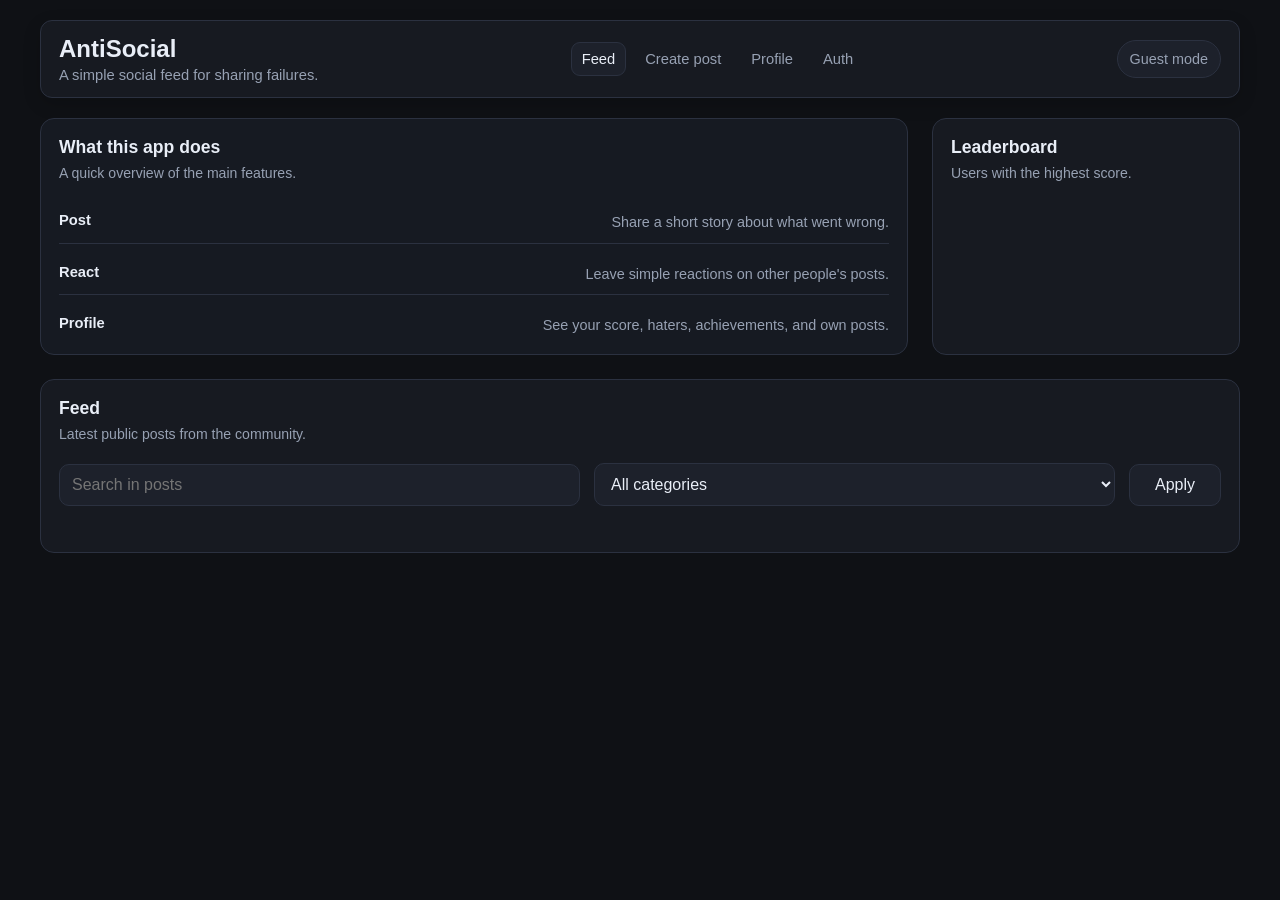
==== templates/index.html @ 830b17d6 "add load more button for feed" ====
<!DOCTYPE html>
<html lang="en">
<head>
    <meta charset="UTF-8">
    <meta name="viewport" content="width=device-width, initial-scale=1.0">
    <title>AntiSocial - Feed</title>
    <link rel="stylesheet" href="/static/css/style.css?v=17">
</head>
<body data-page="feed">
    <div class="page-shell">
        <header class="site-header">
            <div>
                <h1 class="brand">AntiSocial</h1>
                <p class="header-subtitle">A simple social feed for sharing failures.</p>
            </div>
            <nav class="top-nav">
                <a class="nav-link active" href="/">Feed</a>
                <a class="nav-link" href="/create-post">Create post</a>
                <a class="nav-link" href="/profile">Profile</a>
                <a class="nav-link" href="/auth">Auth</a>
            </nav>
            <div class="header-actions">
                <span id="session-badge" class="session-badge">Guest mode</span>
                <button id="logout-button" class="ghost-button hidden" type="button">Log out</button>
            </div>
        </header>

        <main class="layout">
            <section class="hero-card">
                <div class="card-head">
                    <div>
                        <h2>What this app does</h2>
                        <p class="section-subtitle">A quick overview of the main features.</p>
                    </div>
                </div>
                <div class="hero-list">
                    <div class="hero-row">
                        <strong>Post</strong>
                        <span>Share a short story about what went wrong.</span>
                    </div>
                    <div class="hero-row">
                        <strong>React</strong>
                        <span>Leave simple reactions on other people's posts.</span>
                    </div>
                    <div class="hero-row">
                        <strong>Profile</strong>
                        <span>See your score, haters, achievements, and own posts.</span>
                    </div>
                </div>
            </section>

            <section class="panel">
                <div class="card-head">
                    <div>
                        <h2>Leaderboard</h2>
                        <p class="section-subtitle">Users with the highest score.</p>
                    </div>
                </div>
                <div id="rating-list" class="simple-list"></div>
            </section>

            <section class="workspace feed-workspace">
                <div class="workspace-main">
                    <section class="panel feed-panel">
                        <div class="card-head">
                            <div>
                                <h2>Feed</h2>
                                <p class="section-subtitle">Latest public posts from the community.</p>
                            </div>
                        </div>

                        <form id="filter-form" class="filters">
                            <input id="search-input" type="text" placeholder="Search in posts">
                            <select id="filter-category">
                                <option value="">All categories</option>
                                <option value="university">University</option>
                                <option value="work">Work</option>
                                <option value="transport">Transport</option>
                                <option value="relationships">Relationships</option>
                                <option value="money">Money</option>
                                <option value="random">Random</option>
                            </select>
                            <button class="secondary-button" type="submit">Apply</button>
                        </form>

                        <div id="feed-list" class="feed-list"></div>
                        <div class="feed-footer">
                            <button id="load-more-button" class="ghost-button hidden" type="button">Load more</button>
                        </div>
                    </section>
                </div>
            </section>
        </main>
    </div>

    <div id="message-box" class="message-box hidden"></div>
    <div id="post-modal" class="modal hidden">
        <div class="modal-backdrop" onclick="closePostModal()"></div>
        <div class="modal-card">
            <button class="modal-close" type="button" onclick="closePostModal()">Close</button>
            <div id="modal-content"></div>
        </div>
    </div>
    <script src="/static/js/main.js?v=17"></script>
</body>
</html>
---- static/css/style.css ----
:root {
    --bg: #0f1115;
    --panel: #171a21;
    --panel-2: #1d212b;
    --border: #2b3140;
    --text: #e9eef7;
    --muted: #97a1b3;
    --blue: #4a8dff;
    --blue-hover: #3b78dd;
    --danger: #b84f59;
}

* {
    box-sizing: border-box;
}

body {
    margin: 0;
    background: #0f1115;
    color: var(--text);
    font-family: Arial, Helvetica, sans-serif;
}

button,
input,
select,
textarea {
    font: inherit;
}

.page-shell {
    width: min(1200px, calc(100% - 32px));
    margin: 0 auto;
    padding: 20px 0 32px;
}

.site-header {
    display: flex;
    justify-content: space-between;
    align-items: center;
    gap: 16px;
    padding: 14px 18px;
    margin-bottom: 20px;
    border: 1px solid var(--border);
    border-radius: 12px;
    background: var(--panel);
    box-shadow: 0 6px 18px rgba(0, 0, 0, 0.16);
}

.brand {
    margin: 0;
    font-size: 1.5rem;
    font-weight: 700;
}

.header-subtitle {
    margin: 4px 0 0;
    color: var(--muted);
    font-size: 0.92rem;
}

.header-actions {
    display: flex;
    align-items: center;
    gap: 10px;
}

.profile-actions-row {
    display: flex;
    align-items: center;
    gap: 10px;
}

.top-nav {
    display: flex;
    align-items: center;
    gap: 8px;
}

.nav-link {
    padding: 8px 10px;
    border: 1px solid transparent;
    border-radius: 9px;
    color: var(--muted);
    text-decoration: none;
    font-size: 0.92rem;
}

.nav-link:hover,
.nav-link.active {
    border-color: var(--border);
    background: var(--panel-2);
    color: var(--text);
}

.session-badge {
    padding: 10px 12px;
    border: 1px solid var(--border);
    border-radius: 999px;
    background: var(--panel-2);
    color: var(--muted);
    font-size: 0.9rem;
}

.layout {
    display: grid;
    grid-template-columns: minmax(0, 1fr) 308px;
    gap: 24px;
}

.hero-card,
.auth-card,
.panel {
    border: 1px solid var(--border);
    border-radius: 14px;
    background: var(--panel);
}

.hero-card,
.auth-card,
.panel {
    padding: 18px;
}

.hero-card {
    background: #161a22;
}

.card-head {
    display: flex;
    justify-content: space-between;
    align-items: flex-start;
    gap: 12px;
    margin-bottom: 18px;
}

.card-head h2 {
    margin: 0;
    font-size: 1.1rem;
}

.section-subtitle {
    margin: 6px 0 0;
    color: var(--muted);
    font-size: 0.88rem;
    line-height: 1.4;
}

.hero-list {
    display: grid;
    gap: 10px;
}

.hero-row {
    display: flex;
    justify-content: space-between;
    gap: 12px;
    padding: 10px 0;
    border-bottom: 1px solid var(--border);
}

.hero-row:last-child {
    border-bottom: 0;
    padding-bottom: 0;
}

.hero-row strong {
    min-width: 80px;
    font-size: 0.92rem;
}

.hero-row span {
    color: var(--muted);
    font-size: 0.9rem;
    line-height: 1.45;
}

.segmented-control {
    display: inline-flex;
    padding: 4px;
    border-radius: 999px;
    background: var(--panel-2);
}

.segment {
    border: 0;
    padding: 8px 12px;
    border-radius: 999px;
    background: transparent;
    color: var(--muted);
    cursor: pointer;
}

.segment.active {
    background: var(--blue);
    color: white;
}

.stack {
    display: grid;
    gap: 12px;
}

.field {
    display: grid;
    gap: 6px;
}

.field span {
    color: var(--muted);
    font-size: 0.9rem;
}

input,
select,
textarea {
    width: 100%;
    padding: 11px 12px;
    border: 1px solid var(--border);
    border-radius: 10px;
    background: var(--panel-2);
    color: var(--text);
    outline: none;
}

input:focus,
select:focus,
textarea:focus {
    border-color: var(--blue);
}

textarea {
    resize: vertical;
}

.primary-button,
.secondary-button,
.ghost-button,
.reaction-button,
.comment-toggle {
    border: 0;
    cursor: pointer;
}

.primary-button {
    padding: 11px 14px;
    border-radius: 10px;
    background: var(--blue);
    color: white;
    font-weight: 600;
}

.primary-button:hover {
    background: var(--blue-hover);
}

.primary-link-button {
    display: inline-flex;
    align-items: center;
    justify-content: center;
    padding: 11px 14px;
    border-radius: 10px;
    background: var(--blue);
    color: white;
    font-weight: 600;
    text-decoration: none;
}

.primary-link-button:hover {
    background: var(--blue-hover);
}

.ghost-link-button {
    display: inline-flex;
    align-items: center;
    justify-content: center;
    padding: 10px 12px;
    border: 1px solid var(--border);
    border-radius: 10px;
    background: transparent;
    color: var(--muted);
    text-decoration: none;
}

.ghost-link-button:hover {
    background: var(--panel-2);
    color: var(--text);
}

.secondary-button {
    padding: 11px 14px;
    border: 1px solid var(--border);
    border-radius: 10px;
    background: var(--panel-2);
    color: var(--text);
}

.ghost-button {
    padding: 10px 12px;
    border: 1px solid var(--border);
    border-radius: 10px;
    background: transparent;
    color: var(--muted);
}

.ghost-button:hover {
    background: var(--panel-2);
    color: var(--text);
}

.inline-form,
.filters,
.button-row {
    display: flex;
    gap: 14px;
    align-items: end;
}

.filters {
    margin-bottom: 14px;
}

.feed-footer {
    display: flex;
    justify-content: center;
    margin-top: 14px;
}

.filters .secondary-button {
    min-width: 92px;
}

.inline-form .field,
.filters input,
.filters select {
    flex: 1;
}

.workspace {
    grid-column: 1 / -1;
    display: grid;
    grid-template-columns: minmax(0, 1fr) 308px;
    gap: 36px;
}

.feed-workspace {
    grid-template-columns: 1fr;
}

.workspace-main,
.workspace-side {
    display: grid;
    gap: 18px;
}

.single-column {
    width: min(760px, 100%);
}

.auth-page-card,
.create-page-card {
    max-width: 760px;
}

.profile-layout {
    grid-template-columns: minmax(0, 1fr) 320px;
}

.profile-posts-panel {
    grid-column: 1 / -1;
}

.post-page-layout {
    max-width: 860px;
}

.feed-list,
.simple-list {
    display: grid;
    gap: 14px;
}

.post-card {
    padding: 18px;
    border: 1px solid var(--border);
    border-radius: 12px;
    background: var(--panel-2);
}

.post-topline,
.post-meta,
.comment-meta,
.list-row {
    display: flex;
    justify-content: space-between;
    gap: 12px;
}

.post-topline {
    align-items: center;
    margin-bottom: 10px;
}

.post-author {
    font-size: 0.98rem;
    font-weight: 700;
    letter-spacing: -0.01em;
}

.post-category {
    display: inline-block;
    margin-top: 6px;
    padding: 4px 8px;
    border-radius: 999px;
    background: #22304e;
    color: #c7d9ff;
    font-size: 0.76rem;
}

.post-title {
    margin: 0 0 8px;
    font-size: 1.14rem;
    line-height: 1.3;
}

.post-body {
    margin: 0;
    color: var(--muted);
    line-height: 1.6;
    white-space: pre-wrap;
}

.post-image {
    display: block;
    width: 100%;
    max-height: 360px;
    object-fit: cover;
    margin-top: 14px;
    border: 1px solid var(--border);
    border-radius: 12px;
    cursor: pointer;
}

.post-meta {
    margin-top: 12px;
    color: var(--muted);
    font-size: 0.88rem;
}

.post-actions-row {
    display: flex;
    align-items: center;
    justify-content: space-between;
    gap: 12px;
    margin-top: 12px;
}

.inline-actions,
.comment-actions {
    display: flex;
    gap: 8px;
    flex-wrap: wrap;
}

.post-primary-actions {
    display: flex;
    gap: 8px;
    flex-wrap: wrap;
}

.small-button {
    padding: 8px 10px;
    font-size: 0.86rem;
}

.delete-button {
    color: #ffb8bd;
    border-color: #5a2b31;
}

.delete-button:hover {
    background: #371a1d;
    color: #ffd9de;
}

.reaction-row {
    display: grid;
    grid-template-columns: repeat(4, minmax(0, 1fr));
    gap: 10px;
    margin-top: 14px;
}

.reaction-button {
    padding: 10px 8px;
    border: 1px solid var(--border);
    border-radius: 10px;
    background: #202531;
    color: var(--muted);
    font-size: 0.9rem;
}

.reaction-button.active {
    border-color: var(--blue);
    background: #233659;
    color: white;
}

.comment-toggle {
    margin-top: 12px;
    padding: 0;
    background: transparent;
    color: var(--blue);
    font-size: 0.9rem;
}

.comment-section {
    display: grid;
    gap: 10px;
    margin-top: 14px;
    padding-top: 14px;
    border-top: 1px solid var(--border);
}

.comment-card {
    padding: 12px;
    border: 1px solid var(--border);
    border-radius: 10px;
    background: #161922;
}

.comment-card p {
    margin: 8px 0 0;
    color: var(--muted);
    line-height: 1.5;
}

.comment-actions {
    margin-top: 10px;
}

.comment-form {
    display: flex;
    gap: 8px;
}

.comment-form textarea {
    min-height: 46px;
}

.stats-grid {
    display: grid;
    grid-template-columns: repeat(3, 1fr);
    gap: 10px;
    margin-top: 14px;
}

.stats-grid article {
    padding: 12px;
    border: 1px solid var(--border);
    border-radius: 10px;
    background: var(--panel-2);
    min-height: 74px;
}

.stat-number {
    display: block;
    font-size: 1.2rem;
    font-weight: 700;
}

.stat-label,
.muted-text,
.empty-state,
.list-row span {
    color: var(--muted);
}

.list-row {
    align-items: center;
    padding: 12px 0;
    border-bottom: 1px solid var(--border);
}

.list-row:last-child {
    border-bottom: 0;
    padding-bottom: 0;
}

.list-row strong {
    display: block;
    font-size: 0.93rem;
}

.profile-panel,
.workspace-side .panel {
    background: #151920;
}

.message-box {
    position: fixed;
    right: 14px;
    bottom: 14px;
    max-width: min(400px, calc(100% - 28px));
    padding: 12px 14px;
    border: 1px solid #2c4b3e;
    border-radius: 10px;
    background: #183528;
    color: #d9f8e7;
}

.message-box.error {
    border-color: #5a2b31;
    background: #371a1d;
    color: #ffd9de;
}

.modal {
    position: fixed;
    inset: 0;
    z-index: 200;
}

.modal-backdrop {
    position: absolute;
    inset: 0;
    background: rgba(7, 9, 12, 0.72);
}

.modal-card {
    position: relative;
    width: min(760px, calc(100% - 32px));
    max-height: calc(100vh - 48px);
    overflow-y: auto;
    margin: 24px auto;
    padding: 20px;
    border: 1px solid var(--border);
    border-radius: 14px;
    background: var(--panel);
}

.modal-close {
    margin-bottom: 14px;
    padding: 9px 12px;
    border: 1px solid var(--border);
    border-radius: 10px;
    background: var(--panel-2);
    color: var(--text);
    cursor: pointer;
}

.modal-image {
    display: block;
    width: 100%;
    max-height: 480px;
    object-fit: cover;
    margin-top: 14px;
    border: 1px solid var(--border);
    border-radius: 12px;
}

.modal-comments {
    margin-top: 18px;
}

.modal-comments h4 {
    margin: 0 0 12px;
    font-size: 1rem;
}

.modal-comment-form {
    margin-bottom: 12px;
}

.single-post-shell {
    display: grid;
    gap: 16px;
}

.hidden {
    display: none !important;
}

@media (max-width: 1240px) {
    .layout,
    .profile-layout {
        grid-template-columns: 1fr;
    }
}

@media (max-width: 720px) {
    .page-shell {
        width: min(100% - 16px, 1120px);
        padding-top: 10px;
    }

    .site-header,
    .card-head,
    .top-nav,
    .profile-actions-row,
    .inline-form,
    .filters,
    .button-row,
    .comment-form,
    .post-topline,
    .post-meta,
    .comment-meta,
    .hero-row {
        flex-direction: column;
        align-items: stretch;
    }

    .reaction-row,
    .stats-grid {
        grid-template-columns: 1fr;
    }

    .wide-on-mobile {
        width: 100%;
    }
}
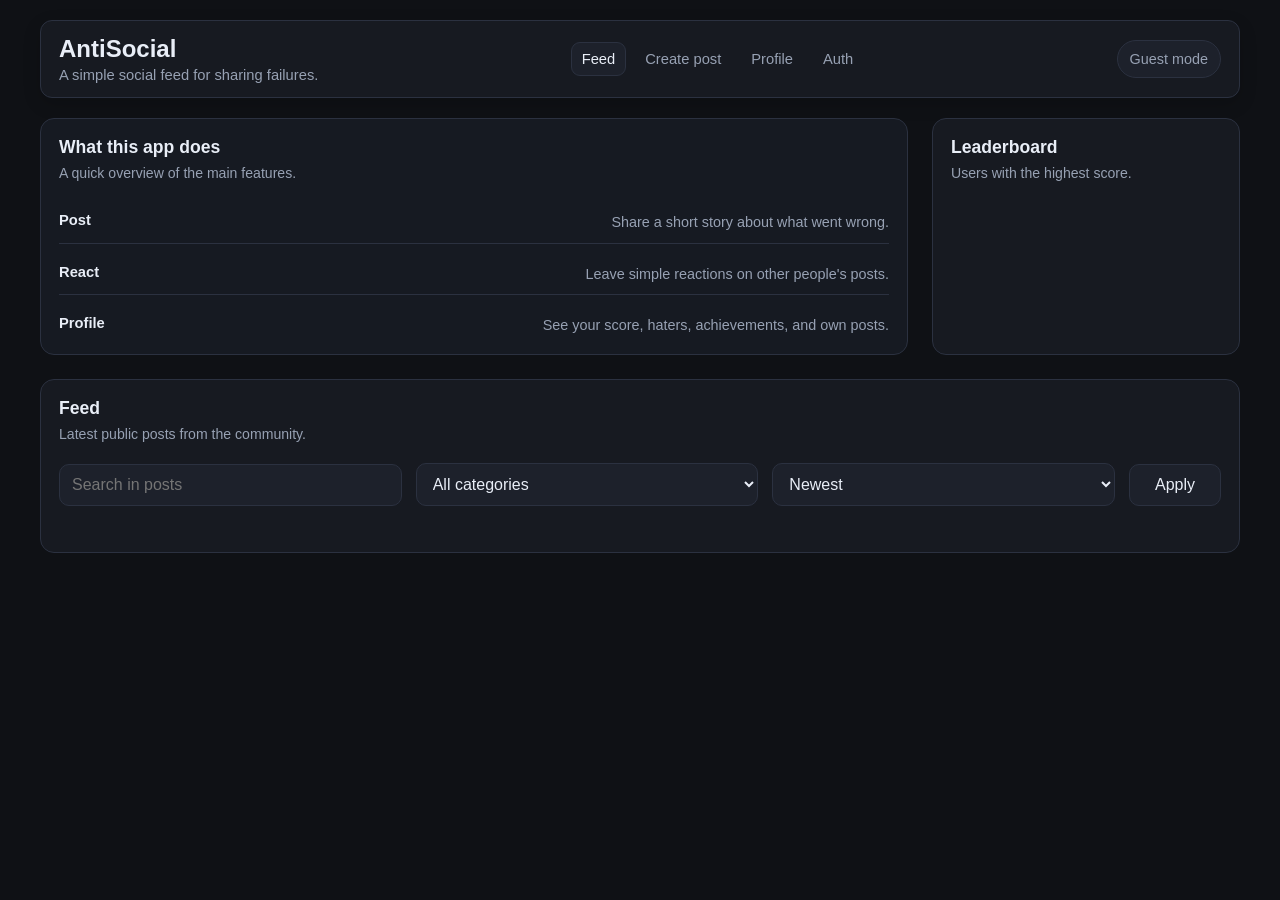
==== commit f1baa9be: "add feed sorting options" ====
--- a/templates/index.html
+++ b/templates/index.html
@@ -4,7 +4,7 @@
     <meta charset="UTF-8">
     <meta name="viewport" content="width=device-width, initial-scale=1.0">
     <title>AntiSocial - Feed</title>
-    <link rel="stylesheet" href="/static/css/style.css?v=17">
+    <link rel="stylesheet" href="/static/css/style.css?v=19">
 </head>
 <body data-page="feed">
     <div class="page-shell">
@@ -80,6 +80,11 @@
                                 <option value="money">Money</option>
                                 <option value="random">Random</option>
                             </select>
+                            <select id="filter-sort">
+                                <option value="newest">Newest</option>
+                                <option value="most_discussed">Most discussed</option>
+                                <option value="most_reacted">Most reacted</option>
+                            </select>
                             <button class="secondary-button" type="submit">Apply</button>
                         </form>
 
@@ -101,6 +106,6 @@
             <div id="modal-content"></div>
         </div>
     </div>
-    <script src="/static/js/main.js?v=17"></script>
+    <script src="/static/js/main.js?v=19"></script>
 </body>
 </html>
--- a/static/css/style.css
+++ b/static/css/style.css
@@ -405,6 +405,15 @@
     font-size: 0.98rem;
     font-weight: 700;
     letter-spacing: -0.01em;
+}
+
+.author-link {
+    color: var(--text);
+    text-decoration: none;
+}
+
+.author-link:hover {
+    color: var(--blue);
 }
 
 .post-category {
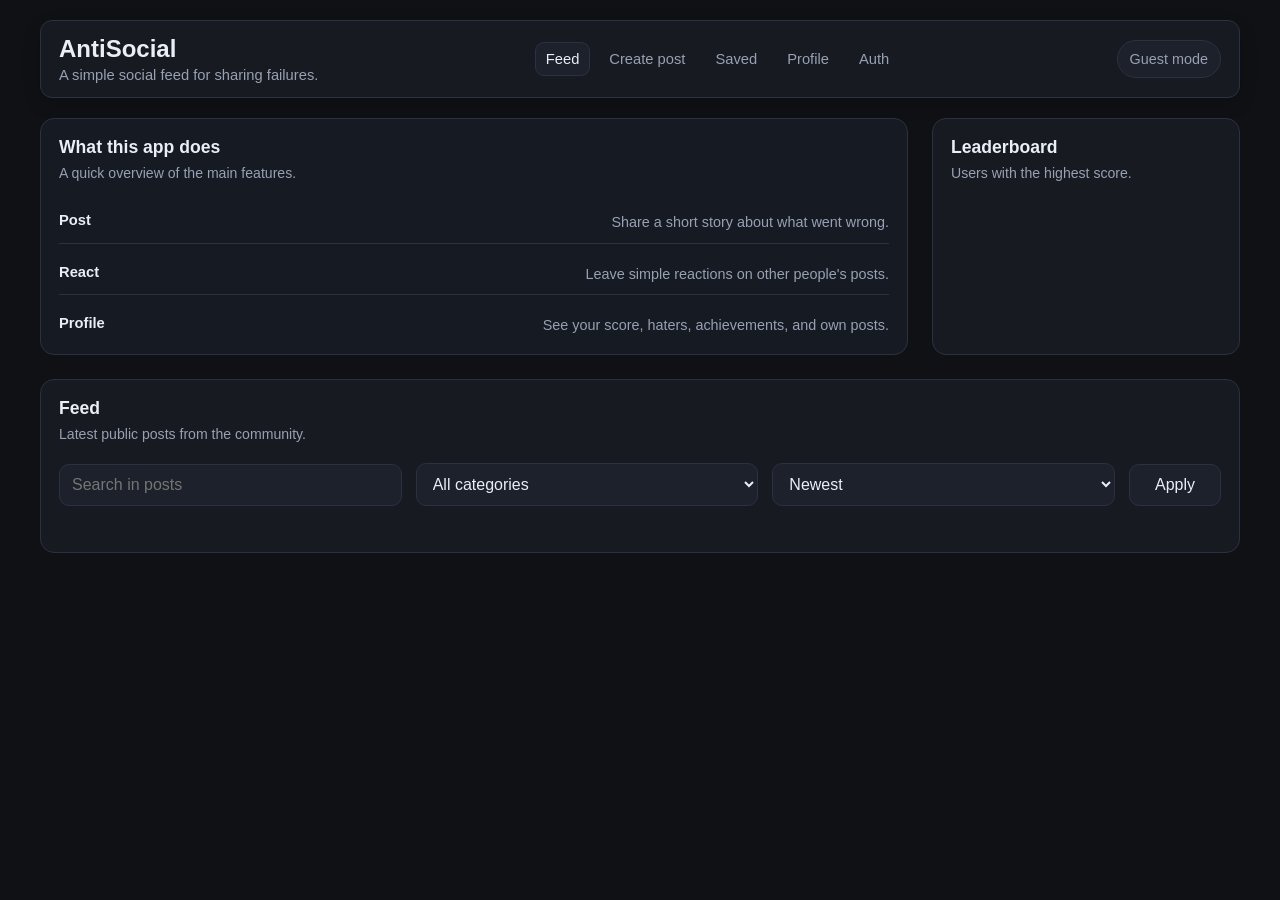
==== commit b597e654: "add saved posts and bookmarks page" ====
--- a/templates/index.html
+++ b/templates/index.html
@@ -4,7 +4,7 @@
     <meta charset="UTF-8">
     <meta name="viewport" content="width=device-width, initial-scale=1.0">
     <title>AntiSocial - Feed</title>
-    <link rel="stylesheet" href="/static/css/style.css?v=19">
+    <link rel="stylesheet" href="/static/css/style.css?v=20">
 </head>
 <body data-page="feed">
     <div class="page-shell">
@@ -16,6 +16,7 @@
             <nav class="top-nav">
                 <a class="nav-link active" href="/">Feed</a>
                 <a class="nav-link" href="/create-post">Create post</a>
+                <a class="nav-link" href="/saved">Saved</a>
                 <a class="nav-link" href="/profile">Profile</a>
                 <a class="nav-link" href="/auth">Auth</a>
             </nav>
@@ -106,6 +107,6 @@
             <div id="modal-content"></div>
         </div>
     </div>
-    <script src="/static/js/main.js?v=19"></script>
+    <script src="/static/js/main.js?v=20"></script>
 </body>
 </html>
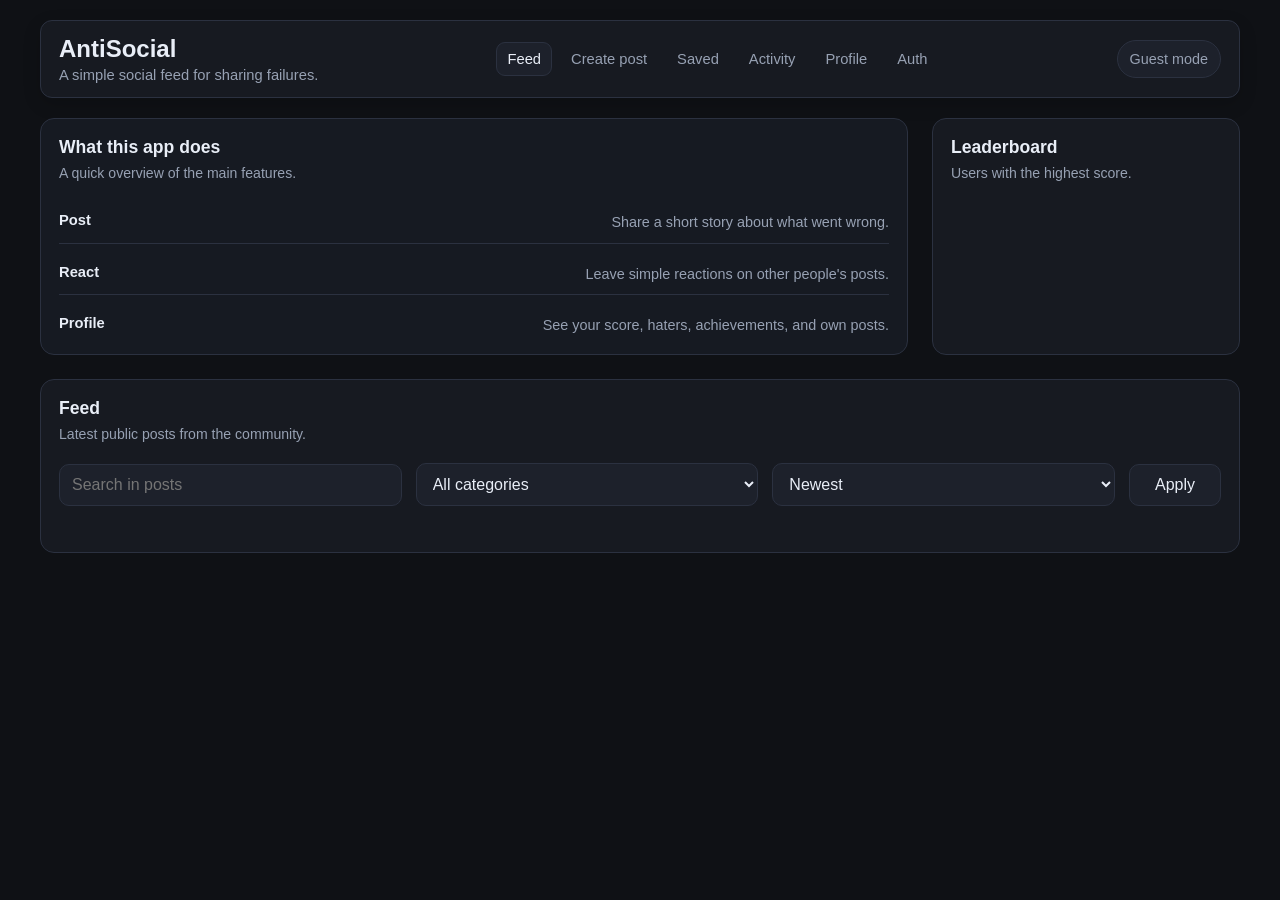
==== commit ac7803c2: "add activity page and split frontend scripts" ====
--- a/templates/index.html
+++ b/templates/index.html
@@ -4,7 +4,7 @@
     <meta charset="UTF-8">
     <meta name="viewport" content="width=device-width, initial-scale=1.0">
     <title>AntiSocial - Feed</title>
-    <link rel="stylesheet" href="/static/css/style.css?v=20">
+    <link rel="stylesheet" href="/static/css/style.css?v=22">
 </head>
 <body data-page="feed">
     <div class="page-shell">
@@ -17,6 +17,7 @@
                 <a class="nav-link active" href="/">Feed</a>
                 <a class="nav-link" href="/create-post">Create post</a>
                 <a class="nav-link" href="/saved">Saved</a>
+                <a class="nav-link" href="/activity">Activity</a>
                 <a class="nav-link" href="/profile">Profile</a>
                 <a class="nav-link" href="/auth">Auth</a>
             </nav>
@@ -107,6 +108,6 @@
             <div id="modal-content"></div>
         </div>
     </div>
-    <script src="/static/js/main.js?v=20"></script>
+    <script src="/static/js/app-loader.js?v=22"></script>
 </body>
 </html>
--- a/static/css/style.css
+++ b/static/css/style.css
@@ -450,6 +450,22 @@
     cursor: pointer;
 }
 
+.image-preview-box {
+    margin-top: 2px;
+    padding: 10px;
+    border: 1px solid var(--border);
+    border-radius: 12px;
+    background: var(--panel-2);
+}
+
+.image-preview {
+    display: block;
+    width: 100%;
+    max-height: 320px;
+    object-fit: cover;
+    border-radius: 10px;
+}
+
 .post-meta {
     margin-top: 12px;
     color: var(--muted);
@@ -665,6 +681,7 @@
     margin-top: 14px;
     border: 1px solid var(--border);
     border-radius: 12px;
+    cursor: zoom-in;
 }
 
 .modal-comments {
@@ -683,6 +700,48 @@
 .single-post-shell {
     display: grid;
     gap: 16px;
+}
+
+.image-viewer {
+    position: fixed;
+    inset: 0;
+    z-index: 260;
+}
+
+.image-viewer-backdrop {
+    position: absolute;
+    inset: 0;
+    background: rgba(5, 7, 10, 0.9);
+}
+
+.image-viewer-content {
+    position: relative;
+    width: min(1100px, calc(100% - 32px));
+    max-height: calc(100vh - 32px);
+    margin: 16px auto;
+    display: grid;
+    gap: 12px;
+    justify-items: center;
+}
+
+.image-viewer-close {
+    justify-self: end;
+    padding: 10px 12px;
+    border: 1px solid var(--border);
+    border-radius: 10px;
+    background: rgba(20, 24, 32, 0.92);
+    color: var(--text);
+    cursor: pointer;
+}
+
+.image-viewer-photo {
+    display: block;
+    width: auto;
+    max-width: 100%;
+    max-height: calc(100vh - 90px);
+    border-radius: 14px;
+    border: 1px solid var(--border);
+    box-shadow: 0 24px 64px rgba(0, 0, 0, 0.45);
 }
 
 .hidden {
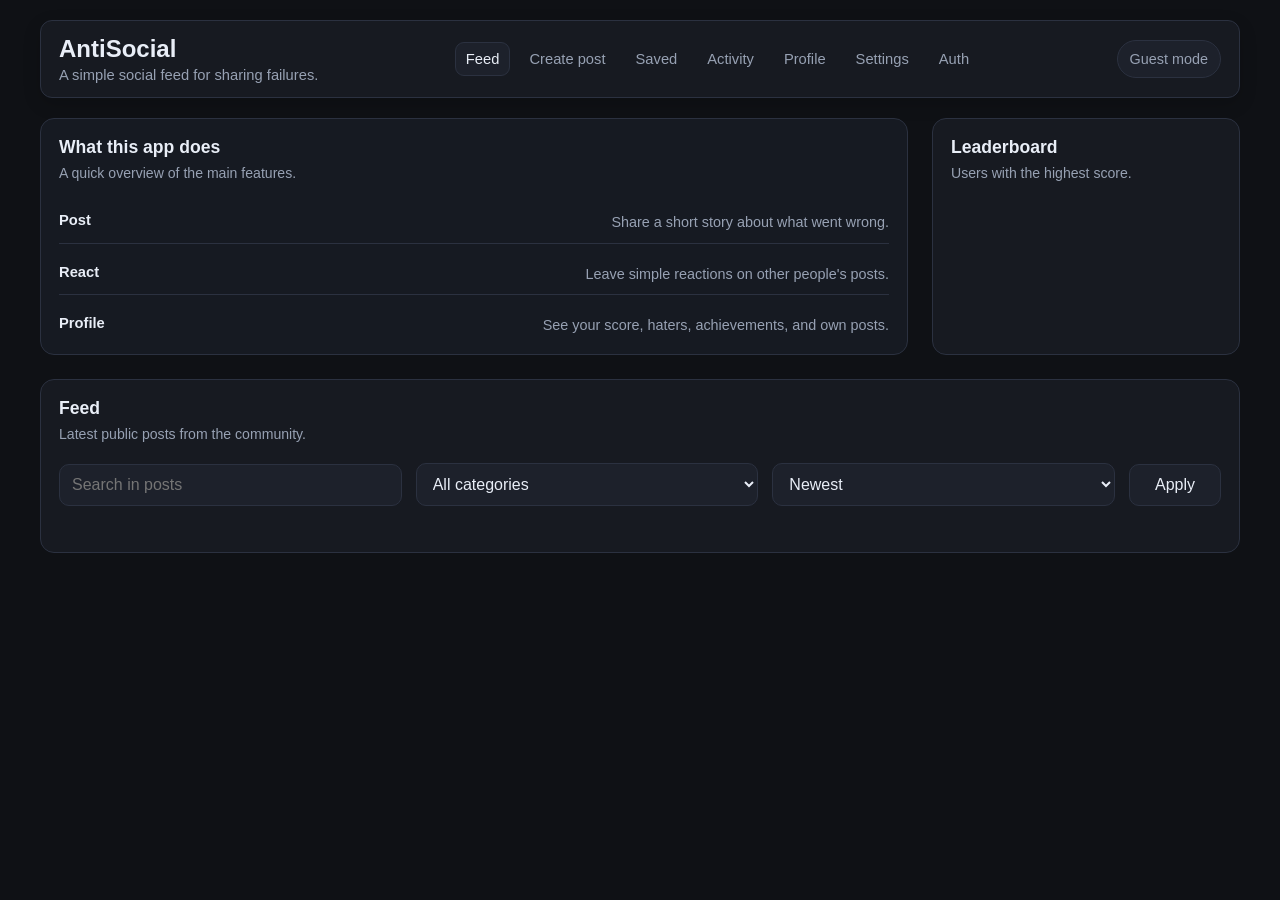
==== commit ee597a8e: "add settings page and password change" ====
--- a/templates/index.html
+++ b/templates/index.html
@@ -4,7 +4,7 @@
     <meta charset="UTF-8">
     <meta name="viewport" content="width=device-width, initial-scale=1.0">
     <title>AntiSocial - Feed</title>
-    <link rel="stylesheet" href="/static/css/style.css?v=22">
+    <link rel="stylesheet" href="/static/css/style.css?v=23">
 </head>
 <body data-page="feed">
     <div class="page-shell">
@@ -19,6 +19,7 @@
                 <a class="nav-link" href="/saved">Saved</a>
                 <a class="nav-link" href="/activity">Activity</a>
                 <a class="nav-link" href="/profile">Profile</a>
+                <a class="nav-link" href="/settings">Settings</a>
                 <a class="nav-link" href="/auth">Auth</a>
             </nav>
             <div class="header-actions">
@@ -108,6 +109,6 @@
             <div id="modal-content"></div>
         </div>
     </div>
-    <script src="/static/js/app-loader.js?v=22"></script>
+    <script src="/static/js/app-loader.js?v=23"></script>
 </body>
 </html>
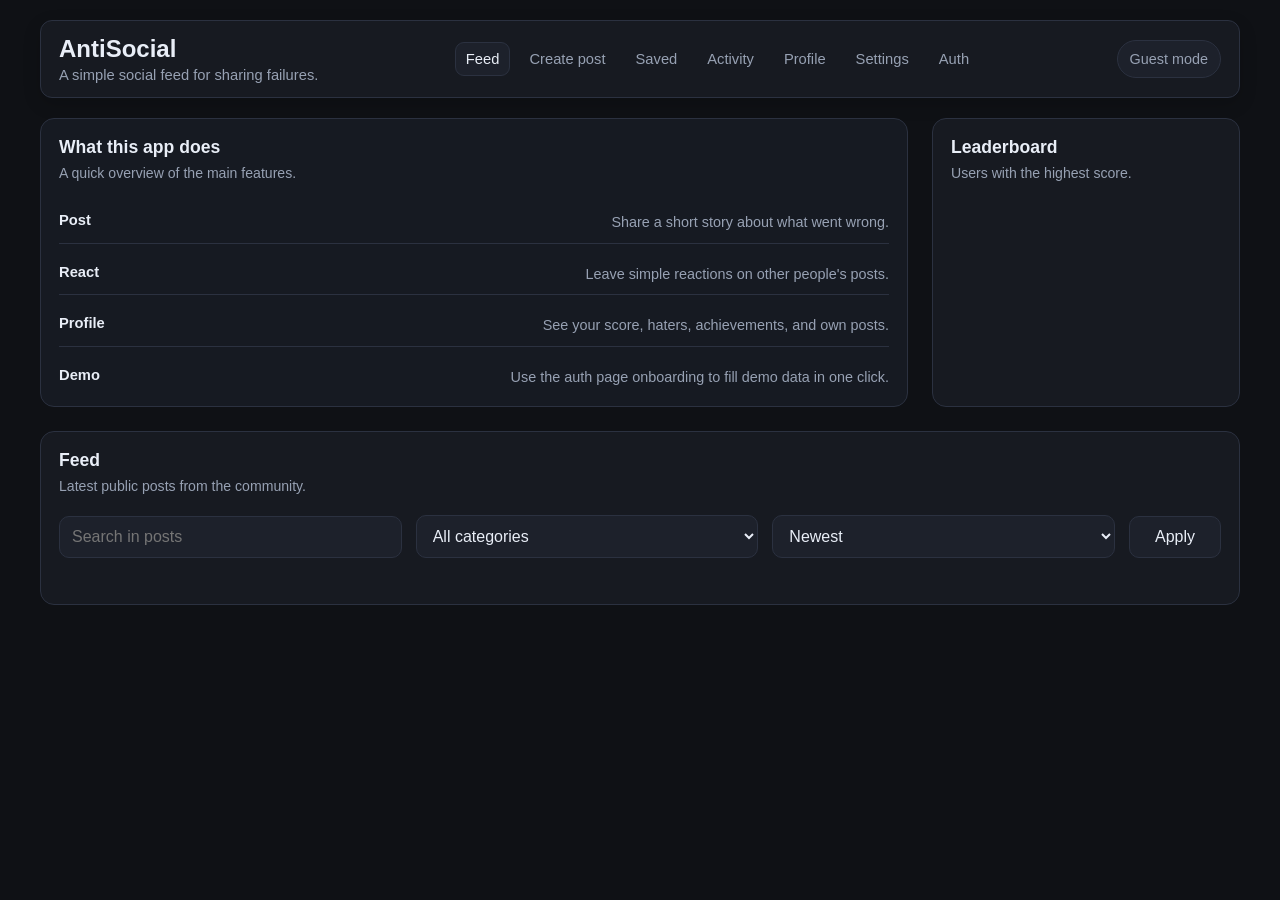
==== commit 130bb560: "add demo seed and onboarding flow" ====
--- a/templates/index.html
+++ b/templates/index.html
@@ -4,7 +4,7 @@
     <meta charset="UTF-8">
     <meta name="viewport" content="width=device-width, initial-scale=1.0">
     <title>AntiSocial - Feed</title>
-    <link rel="stylesheet" href="/static/css/style.css?v=23">
+    <link rel="stylesheet" href="/static/css/style.css?v=24">
 </head>
 <body data-page="feed">
     <div class="page-shell">
@@ -48,6 +48,10 @@
                     <div class="hero-row">
                         <strong>Profile</strong>
                         <span>See your score, haters, achievements, and own posts.</span>
+                    </div>
+                    <div class="hero-row">
+                        <strong>Demo</strong>
+                        <span id="feed-demo-text">Use the auth page onboarding to fill demo data in one click.</span>
                     </div>
                 </div>
             </section>
@@ -109,6 +113,6 @@
             <div id="modal-content"></div>
         </div>
     </div>
-    <script src="/static/js/app-loader.js?v=23"></script>
+    <script src="/static/js/app-loader.js?v=24"></script>
 </body>
 </html>
